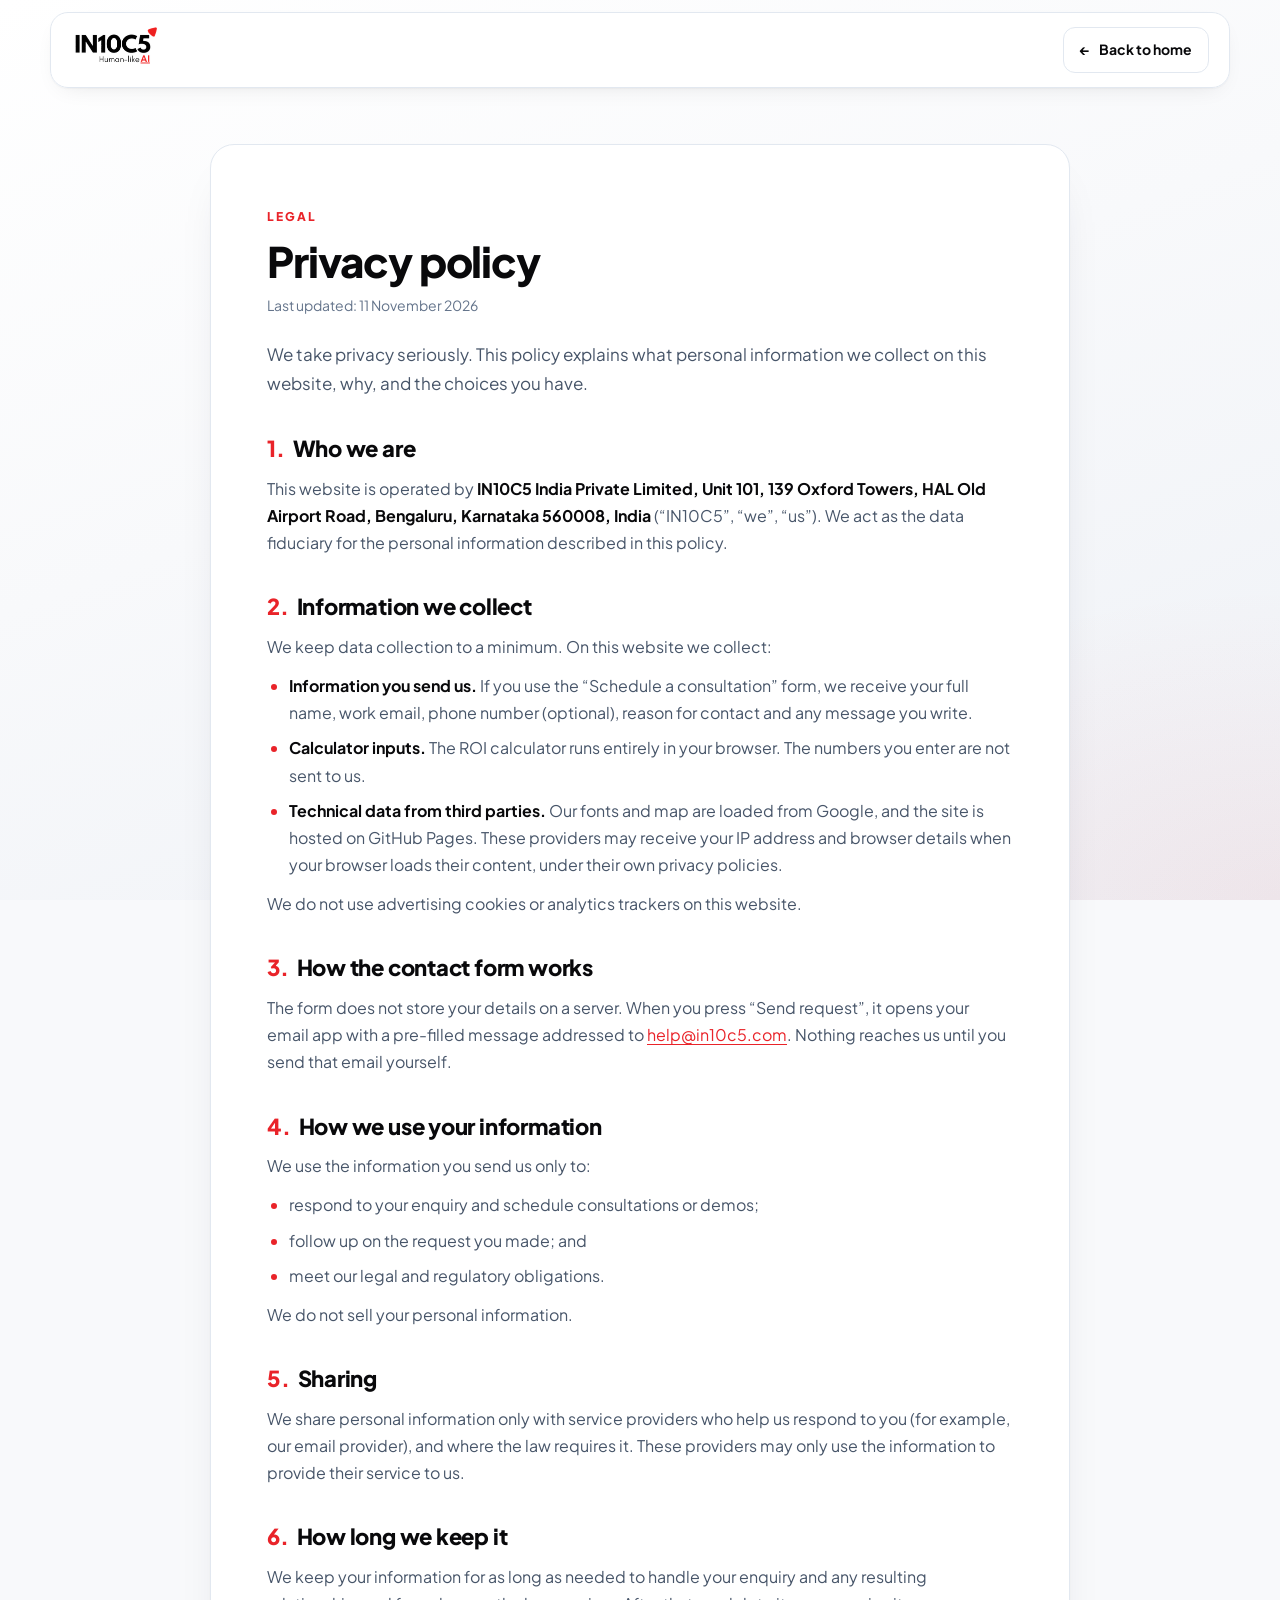
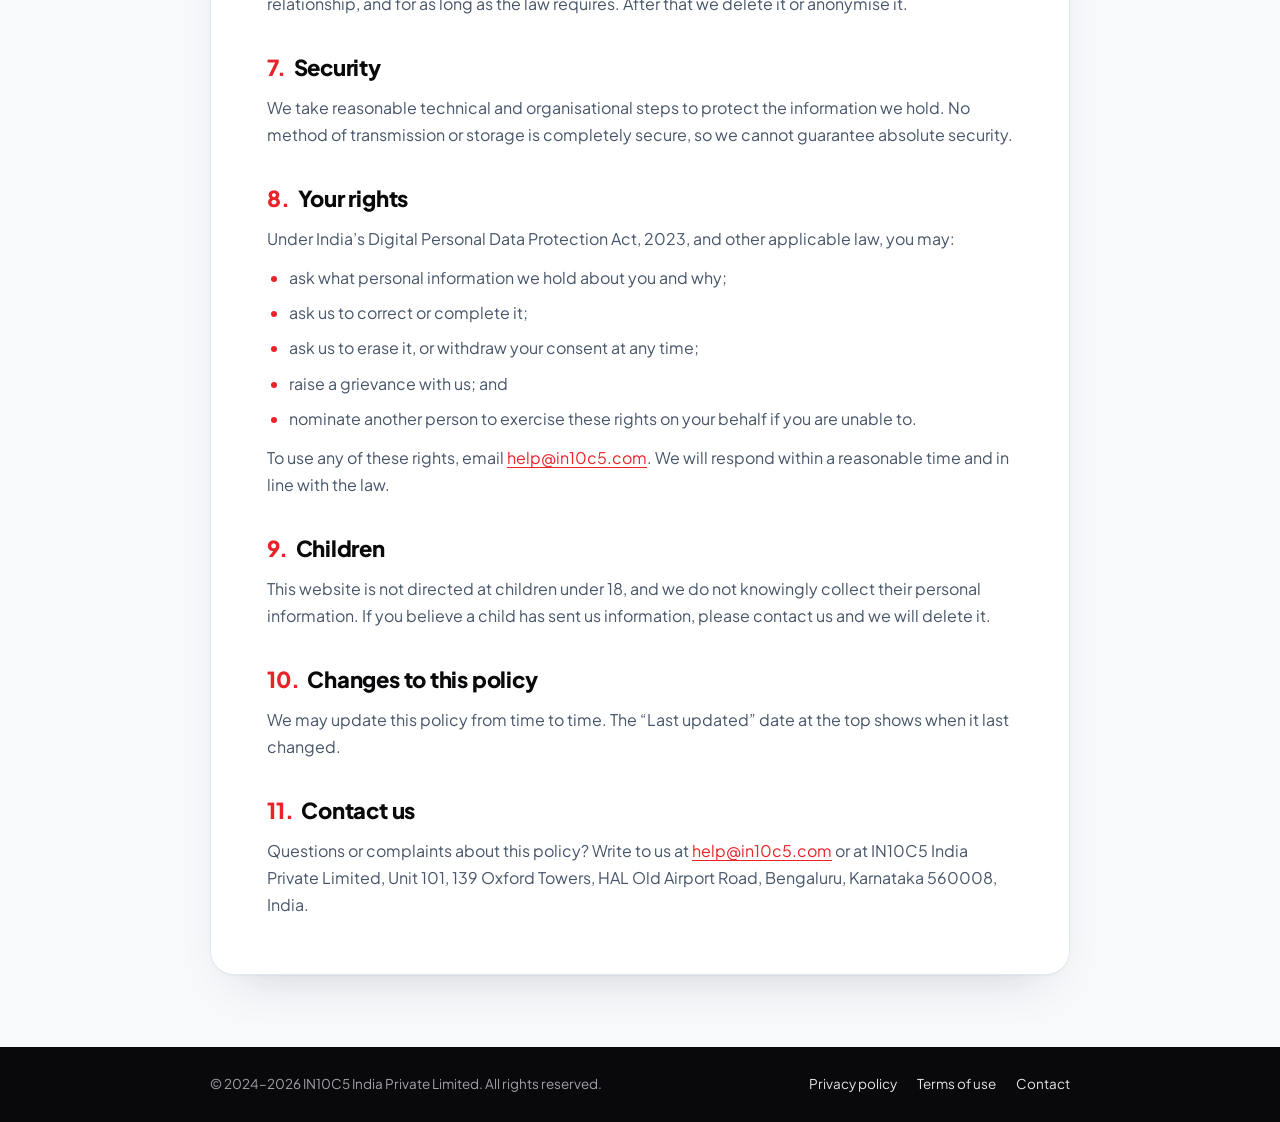
==== privacy-policy.html @ 7d1a150b "Add privacy policy and terms pages, mission section, footer and form polish Co-Authored-By: Claude S" ====
<!doctype html>
<html lang="en">
<head>
<meta charset="utf-8">
<meta name="viewport" content="width=device-width, initial-scale=1">
<title>Privacy policy — IN10C5</title>
<meta name="description" content="How IN10C5 India Private Limited collects, uses and protects personal information on this website.">
<meta name="theme-color" content="#F8F9FB">
<link rel="icon" type="image/png" href="favicon-96.png">
<link rel="preconnect" href="https://fonts.googleapis.com">
<link rel="preconnect" href="https://fonts.gstatic.com" crossorigin>
<link href="https://fonts.googleapis.com/css2?family=Plus+Jakarta+Sans:wght@400;500;600;700;800&display=swap" rel="stylesheet">
<link rel="stylesheet" href="legal.css">
</head>
<body>
<header class="lh">
  <div class="wrap" style="width:min(1180px,100% - 40px)">
    <div class="bar">
      <a class="brand" href="index.html" aria-label="IN10C5 home"><img src="logo-nav.png" alt="IN10C5 — Human-like AI" width="71" height="44"></a>
      <a class="back" href="index.html"><span aria-hidden="true">&larr;</span> Back to home</a>
    </div>
  </div>
</header>
<main>
  <div class="wrap">
    <article class="doc">
      <span class="eyebrow">Legal</span>
      <h1>Privacy policy</h1>
      <p class="meta">Last updated: 11 November 2026</p>
      <p class="intro">We take privacy seriously. This policy explains what personal information we collect on this website, why, and the choices you have.</p>
      <h2><span class="n">1.</span>Who we are</h2>
      <p>This website is operated by <strong>IN10C5 India Private Limited, Unit 101, 139 Oxford Towers, HAL Old Airport Road, Bengaluru, Karnataka 560008, India</strong> (&ldquo;IN10C5&rdquo;, &ldquo;we&rdquo;, &ldquo;us&rdquo;). We act as the data fiduciary for the personal information described in this policy.</p>
      <h2><span class="n">2.</span>Information we collect</h2>
      <p>We keep data collection to a minimum. On this website we collect:</p>
      <ul>
        <li><strong>Information you send us.</strong> If you use the &ldquo;Schedule a consultation&rdquo; form, we receive your full name, work email, phone number (optional), reason for contact and any message you write.</li>
        <li><strong>Calculator inputs.</strong> The ROI calculator runs entirely in your browser. The numbers you enter are not sent to us.</li>
        <li><strong>Technical data from third parties.</strong> Our fonts and map are loaded from Google, and the site is hosted on GitHub Pages. These providers may receive your IP address and browser details when your browser loads their content, under their own privacy policies.</li>
      </ul>
      <p>We do not use advertising cookies or analytics trackers on this website.</p>
      <h2><span class="n">3.</span>How the contact form works</h2>
      <p>The form does not store your details on a server. When you press &ldquo;Send request&rdquo;, it opens your email app with a pre-filled message addressed to <a href="mailto:help@in10c5.com">help@in10c5.com</a>. Nothing reaches us until you send that email yourself.</p>
      <h2><span class="n">4.</span>How we use your information</h2>
      <p>We use the information you send us only to:</p>
      <ul>
        <li>respond to your enquiry and schedule consultations or demos;</li>
        <li>follow up on the request you made; and</li>
        <li>meet our legal and regulatory obligations.</li>
      </ul>
      <p>We do not sell your personal information.</p>
      <h2><span class="n">5.</span>Sharing</h2>
      <p>We share personal information only with service providers who help us respond to you (for example, our email provider), and where the law requires it. These providers may only use the information to provide their service to us.</p>
      <h2><span class="n">6.</span>How long we keep it</h2>
      <p>We keep your information for as long as needed to handle your enquiry and any resulting relationship, and for as long as the law requires. After that we delete it or anonymise it.</p>
      <h2><span class="n">7.</span>Security</h2>
      <p>We take reasonable technical and organisational steps to protect the information we hold. No method of transmission or storage is completely secure, so we cannot guarantee absolute security.</p>
      <h2><span class="n">8.</span>Your rights</h2>
      <p>Under India&rsquo;s Digital Personal Data Protection Act, 2023, and other applicable law, you may:</p>
      <ul>
        <li>ask what personal information we hold about you and why;</li>
        <li>ask us to correct or complete it;</li>
        <li>ask us to erase it, or withdraw your consent at any time;</li>
        <li>raise a grievance with us; and</li>
        <li>nominate another person to exercise these rights on your behalf if you are unable to.</li>
      </ul>
      <p>To use any of these rights, email <a href="mailto:help@in10c5.com">help@in10c5.com</a>. We will respond within a reasonable time and in line with the law.</p>
      <h2><span class="n">9.</span>Children</h2>
      <p>This website is not directed at children under 18, and we do not knowingly collect their personal information. If you believe a child has sent us information, please contact us and we will delete it.</p>
      <h2><span class="n">10.</span>Changes to this policy</h2>
      <p>We may update this policy from time to time. The &ldquo;Last updated&rdquo; date at the top shows when it last changed.</p>
      <h2><span class="n">11.</span>Contact us</h2>
      <p>Questions or complaints about this policy? Write to us at <a href="mailto:help@in10c5.com">help@in10c5.com</a> or at IN10C5 India Private Limited, Unit 101, 139 Oxford Towers, HAL Old Airport Road, Bengaluru, Karnataka 560008, India.</p>
    </article>
  </div>
</main>
<footer class="lf">
  <div class="wrap">
    <span>&copy; 2024&ndash;2026 IN10C5 India Private Limited. All rights reserved.</span>
    <nav aria-label="Legal"><a href="privacy-policy.html">Privacy policy</a><a href="terms.html">Terms of use</a><a href="index.html#contact">Contact</a></nav>
  </div>
</footer>
</body>
</html>
---- legal.css ----
:root{--red:#E92329;--black:#09090b;--slate:#475569;--slate-500:#64748b;--line:#e2e8f0;--sans:"Plus Jakarta Sans",system-ui,-apple-system,sans-serif}
*{box-sizing:border-box;margin:0;padding:0}
html{-webkit-text-size-adjust:100%;scroll-behavior:smooth}
body{font:400 16px/1.7 var(--sans);color:var(--slate);background:#F8F9FB;-webkit-font-smoothing:antialiased;min-height:100vh;display:flex;flex-direction:column;position:relative;overflow-x:hidden}
body::before{content:"";position:fixed;inset:0;z-index:-1;pointer-events:none;background:radial-gradient(60% 50% at 100% 100%,rgba(233,35,41,.06),transparent 70%),linear-gradient(160deg,#fff 0%,#F8F9FB 45%,#eef1f6 100%)}
a{color:var(--red);text-decoration-thickness:1px;text-underline-offset:3px}
a:hover{color:#b3151b}
.wrap{width:min(860px,100% - 40px);margin-inline:auto}
.lh{position:sticky;top:0;z-index:10;padding-top:12px}
.lh .bar{display:flex;align-items:center;justify-content:space-between;gap:16px;height:76px;padding:0 20px;background:rgba(255,255,255,.9);backdrop-filter:blur(14px);-webkit-backdrop-filter:blur(14px);border:1px solid var(--line);border-radius:18px;box-shadow:0 1px 2px rgba(9,9,11,.04),0 8px 24px -12px rgba(9,9,11,.12)}
.lh .brand img{height:56px;width:auto;display:block}
.lh .back{display:inline-flex;align-items:center;gap:8px;font-weight:700;font-size:14px;color:var(--black);text-decoration:none;padding:10px 16px;border-radius:12px;border:1px solid var(--line);background:#fff;transition:border-color .2s,transform .2s}
.lh .back:hover{border-color:#f1c4c6;color:var(--black);transform:translateY(-1px)}
main{flex:1;padding:clamp(28px,5vw,56px) 0 clamp(40px,6vw,72px)}
.doc{background:#fff;border:1px solid var(--line);border-radius:24px;padding:clamp(24px,5vw,56px);box-shadow:0 1px 2px rgba(9,9,11,.04),0 24px 48px -30px rgba(16,36,63,.25)}
.eyebrow{display:inline-block;font-weight:800;font-size:12px;letter-spacing:.16em;text-transform:uppercase;color:var(--red);margin-bottom:10px}
h1{font-size:clamp(28px,4.4vw,42px);line-height:1.12;font-weight:800;letter-spacing:-.025em;color:var(--black)}
.meta{margin-top:10px;font-size:14px;color:var(--slate-500)}
.intro{margin-top:22px;font-size:17px;color:var(--slate)}
h2{margin-top:36px;font-size:clamp(18px,2.2vw,22px);line-height:1.3;font-weight:800;color:var(--black);letter-spacing:-.01em}
h2 .n{color:var(--red);margin-right:8px}
p{margin-top:12px}
ul{margin:12px 0 0;padding-left:22px;display:grid;gap:8px}
li::marker{color:var(--red)}
strong{color:var(--black)}
.note{margin-top:28px;padding:16px 18px;border-radius:14px;background:#fdf1f1;border:1px solid #f6d3d5;font-size:14.5px}
.lf{background:var(--black);color:#a1a1aa;padding:26px 0 calc(26px + env(safe-area-inset-bottom,0px));font-size:13.5px}
.lf .wrap{display:flex;justify-content:space-between;align-items:center;gap:12px 24px;flex-wrap:wrap}
.lf a{color:#e4e4e7;text-decoration:none}
.lf a:hover{color:#fff;text-decoration:underline}
.lf nav{display:flex;gap:20px;flex-wrap:wrap}
@media (max-width:640px){.lh .bar{height:66px;padding:0 12px 0 14px;border-radius:16px}.lh .brand img{height:48px}.lh .back{padding:9px 12px;font-size:13px}.lf .wrap{flex-direction:column;align-items:flex-start}}
@media (prefers-reduced-motion:reduce){html{scroll-behavior:auto}*{transition:none!important}}
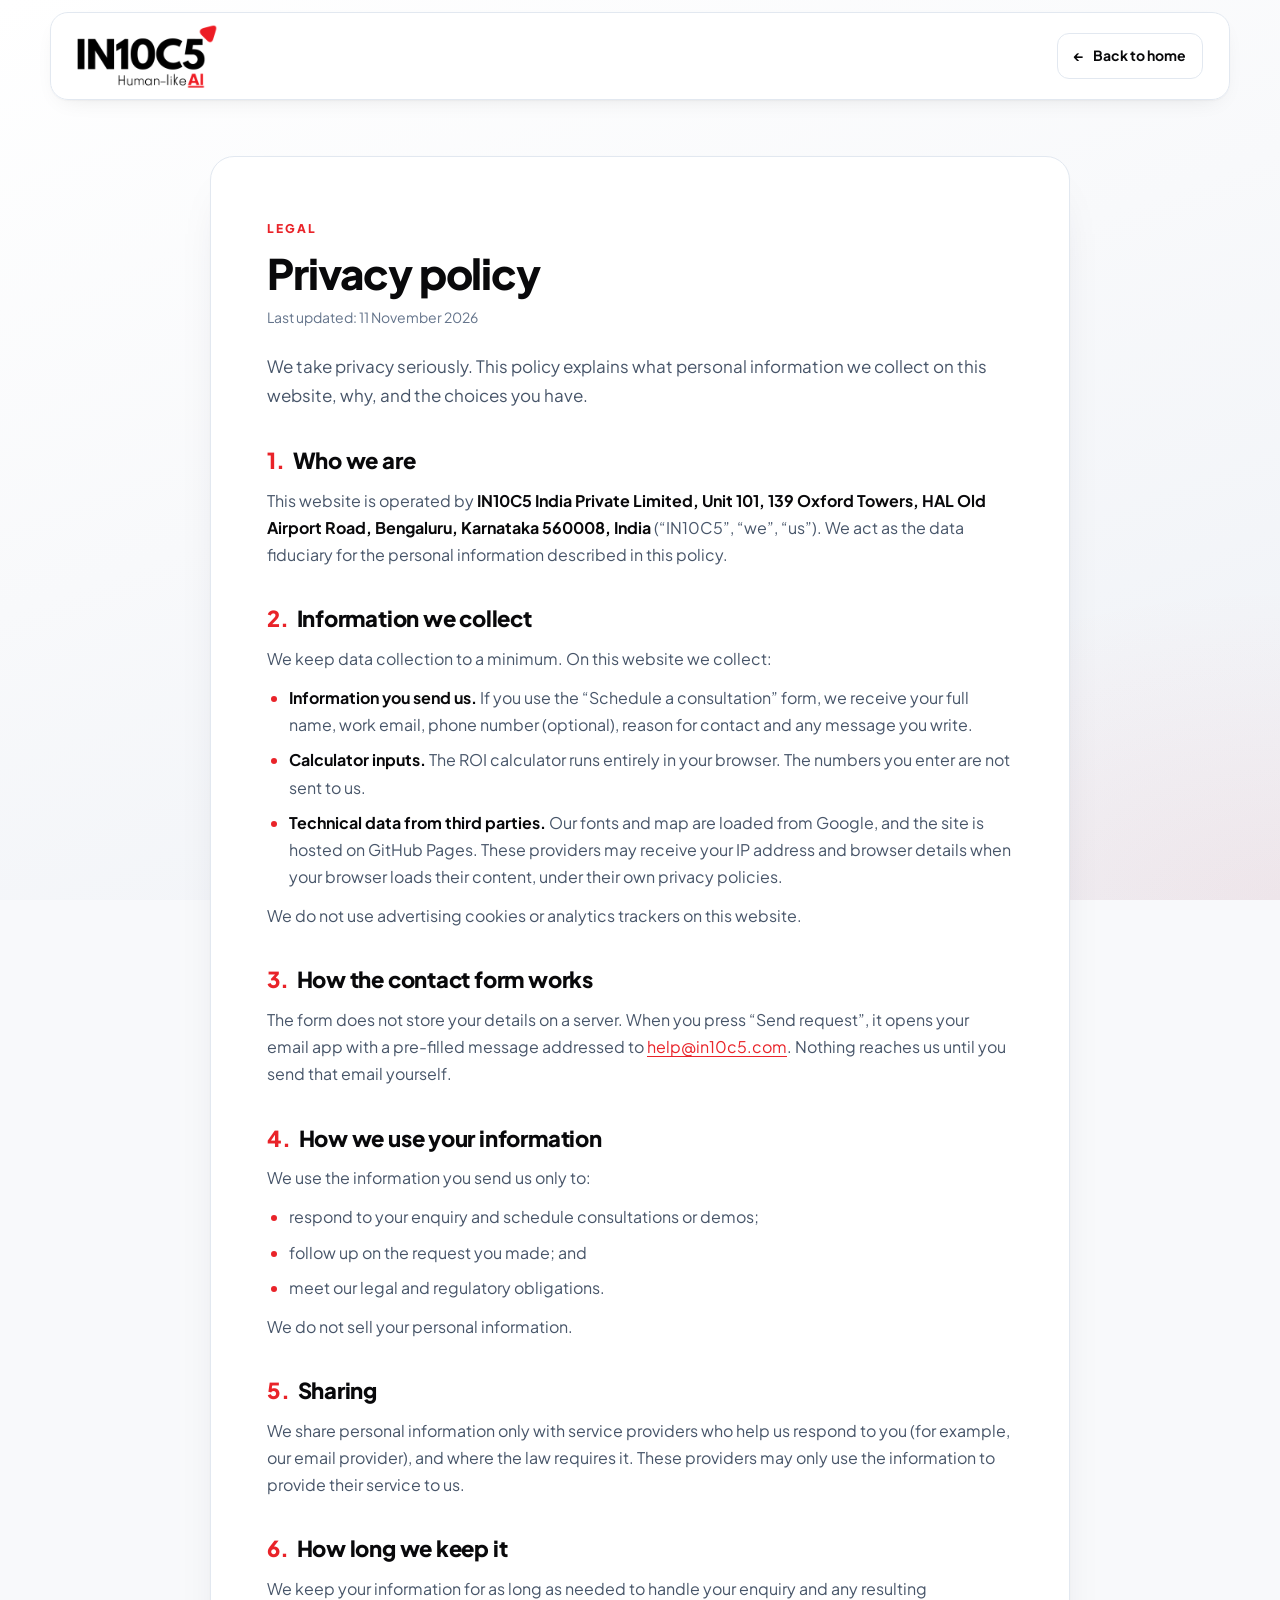
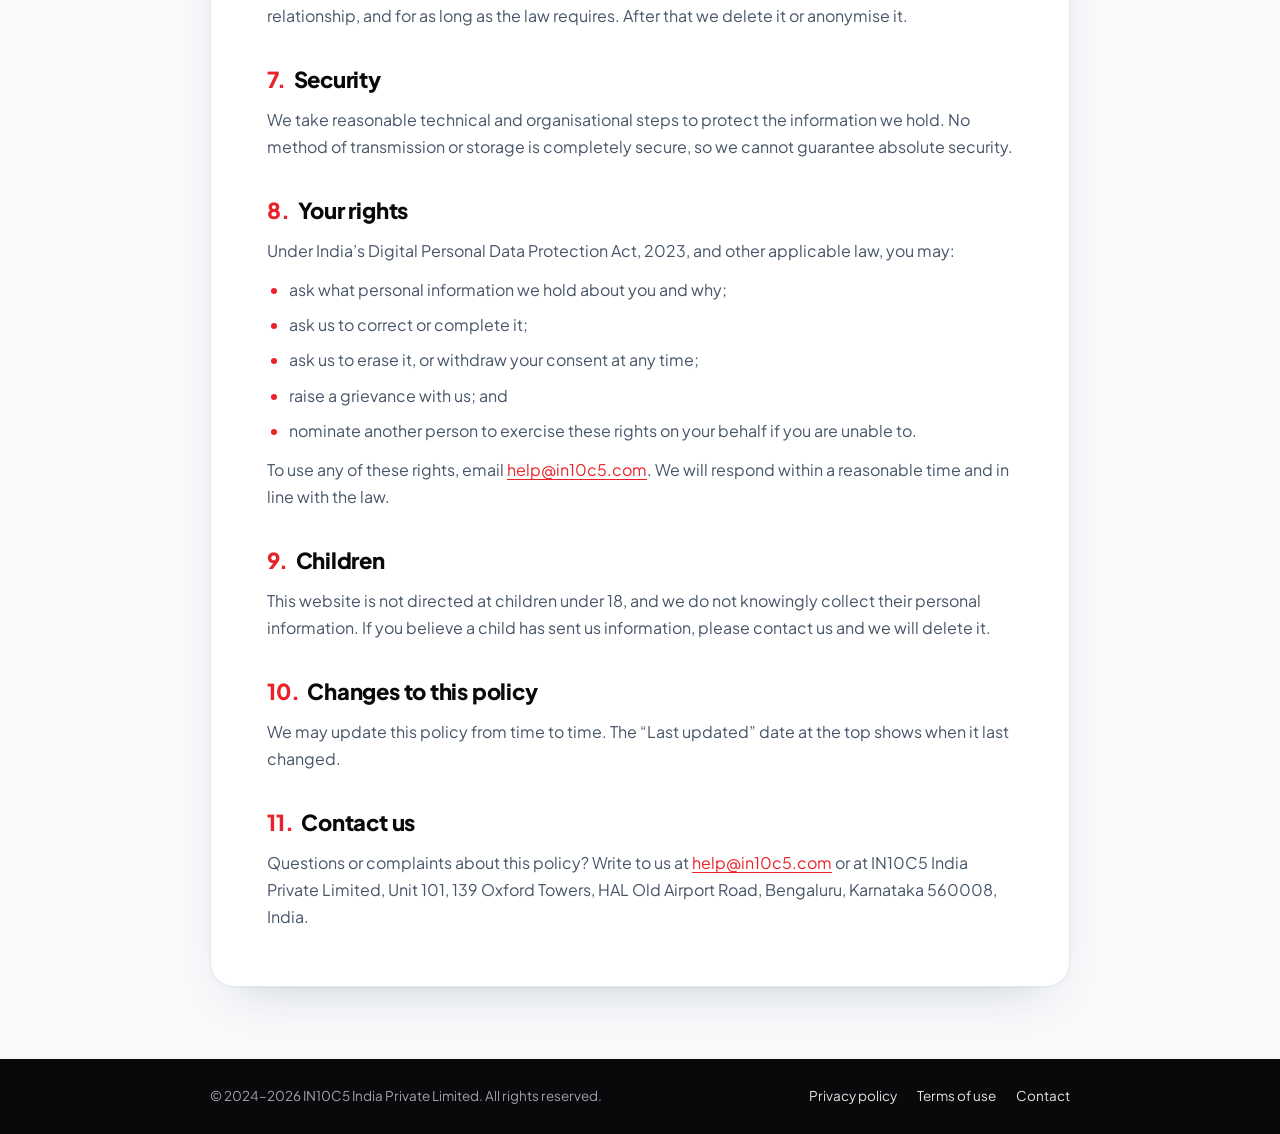
==== commit 1be40bec: "Update logo, navbar sizing and hero badge text Co-Authored-By: Claude Sonnet 5.5 <noreply@anthropic." ====
--- a/privacy-policy.html
+++ b/privacy-policy.html
@@ -6,17 +6,17 @@
 <title>Privacy policy — IN10C5</title>
 <meta name="description" content="How IN10C5 India Private Limited collects, uses and protects personal information on this website.">
 <meta name="theme-color" content="#F8F9FB">
-<link rel="icon" type="image/png" href="favicon-96.png">
+<link rel="icon" type="image/png" href="assets/images/favicon/favicon-96.png">
 <link rel="preconnect" href="https://fonts.googleapis.com">
 <link rel="preconnect" href="https://fonts.gstatic.com" crossorigin>
 <link href="https://fonts.googleapis.com/css2?family=Plus+Jakarta+Sans:wght@400;500;600;700;800&display=swap" rel="stylesheet">
-<link rel="stylesheet" href="legal.css">
+<link rel="stylesheet" href="assets/css/legal.css">
 </head>
 <body>
 <header class="lh">
   <div class="wrap" style="width:min(1180px,100% - 40px)">
     <div class="bar">
-      <a class="brand" href="index.html" aria-label="IN10C5 home"><img src="logo-nav.png" alt="IN10C5 — Human-like AI" width="71" height="44"></a>
+      <a class="brand" href="index.html" aria-label="IN10C5 home"><img src="assets/images/logo/logo-nav.png" alt="IN10C5 — Human-like AI" width="352" height="160"></a>
       <a class="back" href="index.html"><span aria-hidden="true">&larr;</span> Back to home</a>
     </div>
   </div>
--- a/assets/css/legal.css
+++ b/assets/css/legal.css
@@ -0,0 +1,34 @@
+:root{--red:#E92329;--black:#09090b;--slate:#475569;--slate-500:#64748b;--line:#e2e8f0;--sans:"Plus Jakarta Sans",system-ui,-apple-system,sans-serif}
+*{box-sizing:border-box;margin:0;padding:0}
+html{-webkit-text-size-adjust:100%;scroll-behavior:smooth}
+body{font:400 16px/1.7 var(--sans);color:var(--slate);background:#F8F9FB;-webkit-font-smoothing:antialiased;min-height:100vh;display:flex;flex-direction:column;position:relative;overflow-x:hidden}
+body::before{content:"";position:fixed;inset:0;z-index:-1;pointer-events:none;background:radial-gradient(60% 50% at 100% 100%,rgba(233,35,41,.06),transparent 70%),linear-gradient(160deg,#fff 0%,#F8F9FB 45%,#eef1f6 100%)}
+a{color:var(--red);text-decoration-thickness:1px;text-underline-offset:3px}
+a:hover{color:#b3151b}
+.wrap{width:min(860px,100% - 40px);margin-inline:auto}
+.lh{position:sticky;top:0;z-index:10;padding-top:12px}
+.lh .bar{display:flex;align-items:center;justify-content:space-between;gap:16px;height:88px;padding:0 26px;background:rgba(255,255,255,.9);backdrop-filter:blur(14px);-webkit-backdrop-filter:blur(14px);border:1px solid var(--line);border-radius:18px;box-shadow:0 1px 2px rgba(9,9,11,.04),0 8px 24px -12px rgba(9,9,11,.12)}
+.lh .brand{display:flex;align-items:center;height:100%}
+.lh .brand img{height:64px;width:auto;display:block}
+.lh .back{display:inline-flex;align-items:center;gap:8px;font-weight:700;font-size:14px;color:var(--black);text-decoration:none;padding:10px 16px;border-radius:12px;border:1px solid var(--line);background:#fff;transition:border-color .2s,transform .2s}
+.lh .back:hover{border-color:#f1c4c6;color:var(--black);transform:translateY(-1px)}
+main{flex:1;padding:clamp(28px,5vw,56px) 0 clamp(40px,6vw,72px)}
+.doc{background:#fff;border:1px solid var(--line);border-radius:24px;padding:clamp(24px,5vw,56px);box-shadow:0 1px 2px rgba(9,9,11,.04),0 24px 48px -30px rgba(16,36,63,.25)}
+.eyebrow{display:inline-block;font-weight:800;font-size:12px;letter-spacing:.16em;text-transform:uppercase;color:var(--red);margin-bottom:10px}
+h1{font-size:clamp(28px,4.4vw,42px);line-height:1.12;font-weight:800;letter-spacing:-.025em;color:var(--black)}
+.meta{margin-top:10px;font-size:14px;color:var(--slate-500)}
+.intro{margin-top:22px;font-size:17px;color:var(--slate)}
+h2{margin-top:36px;font-size:clamp(18px,2.2vw,22px);line-height:1.3;font-weight:800;color:var(--black);letter-spacing:-.01em}
+h2 .n{color:var(--red);margin-right:8px}
+p{margin-top:12px}
+ul{margin:12px 0 0;padding-left:22px;display:grid;gap:8px}
+li::marker{color:var(--red)}
+strong{color:var(--black)}
+.note{margin-top:28px;padding:16px 18px;border-radius:14px;background:#fdf1f1;border:1px solid #f6d3d5;font-size:14.5px}
+.lf{background:var(--black);color:#a1a1aa;padding:26px 0 calc(26px + env(safe-area-inset-bottom,0px));font-size:13.5px}
+.lf .wrap{display:flex;justify-content:space-between;align-items:center;gap:12px 24px;flex-wrap:wrap}
+.lf a{color:#e4e4e7;text-decoration:none}
+.lf a:hover{color:#fff;text-decoration:underline}
+.lf nav{display:flex;gap:20px;flex-wrap:wrap}
+@media (max-width:640px){.lh .bar{height:72px;padding:0 12px 0 14px;border-radius:16px}.lh .brand img{height:52px}.lh .back{padding:9px 12px;font-size:13px}.lf .wrap{flex-direction:column;align-items:flex-start}}
+@media (prefers-reduced-motion:reduce){html{scroll-behavior:auto}*{transition:none!important}}
